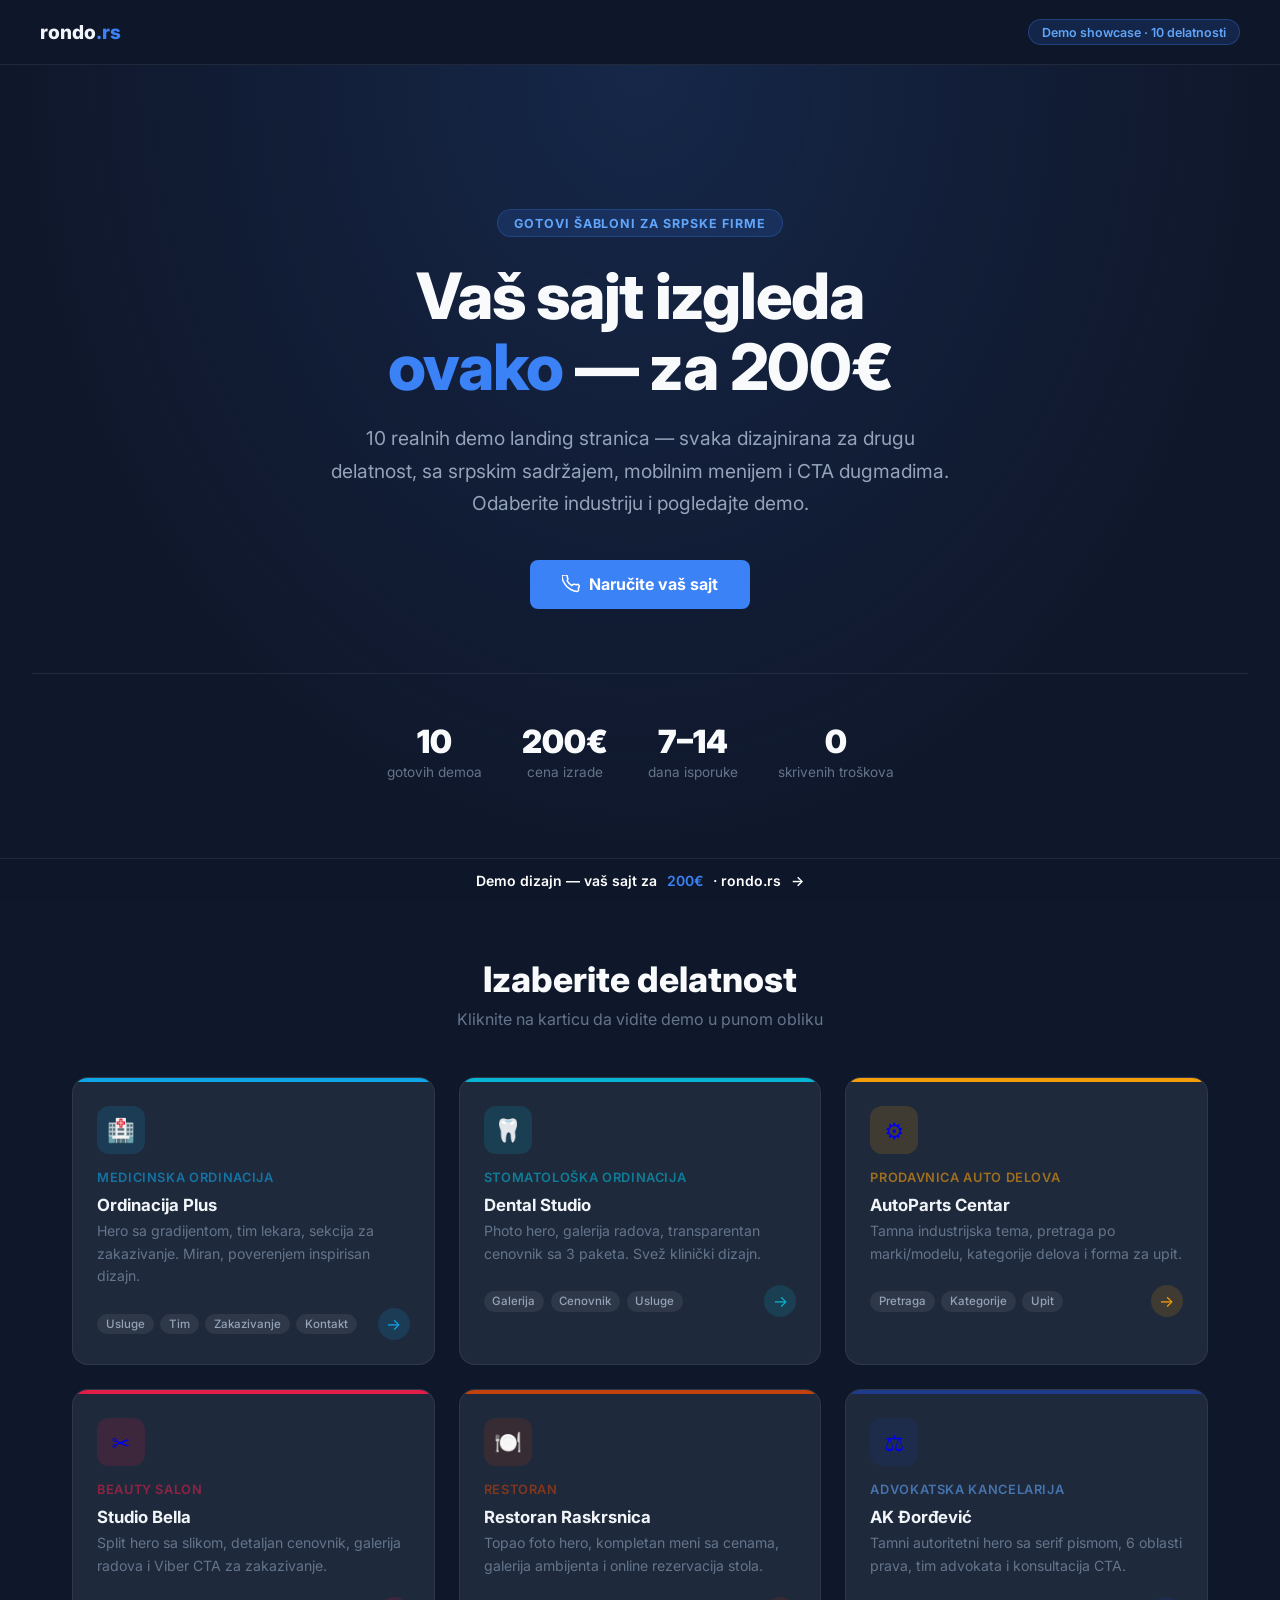
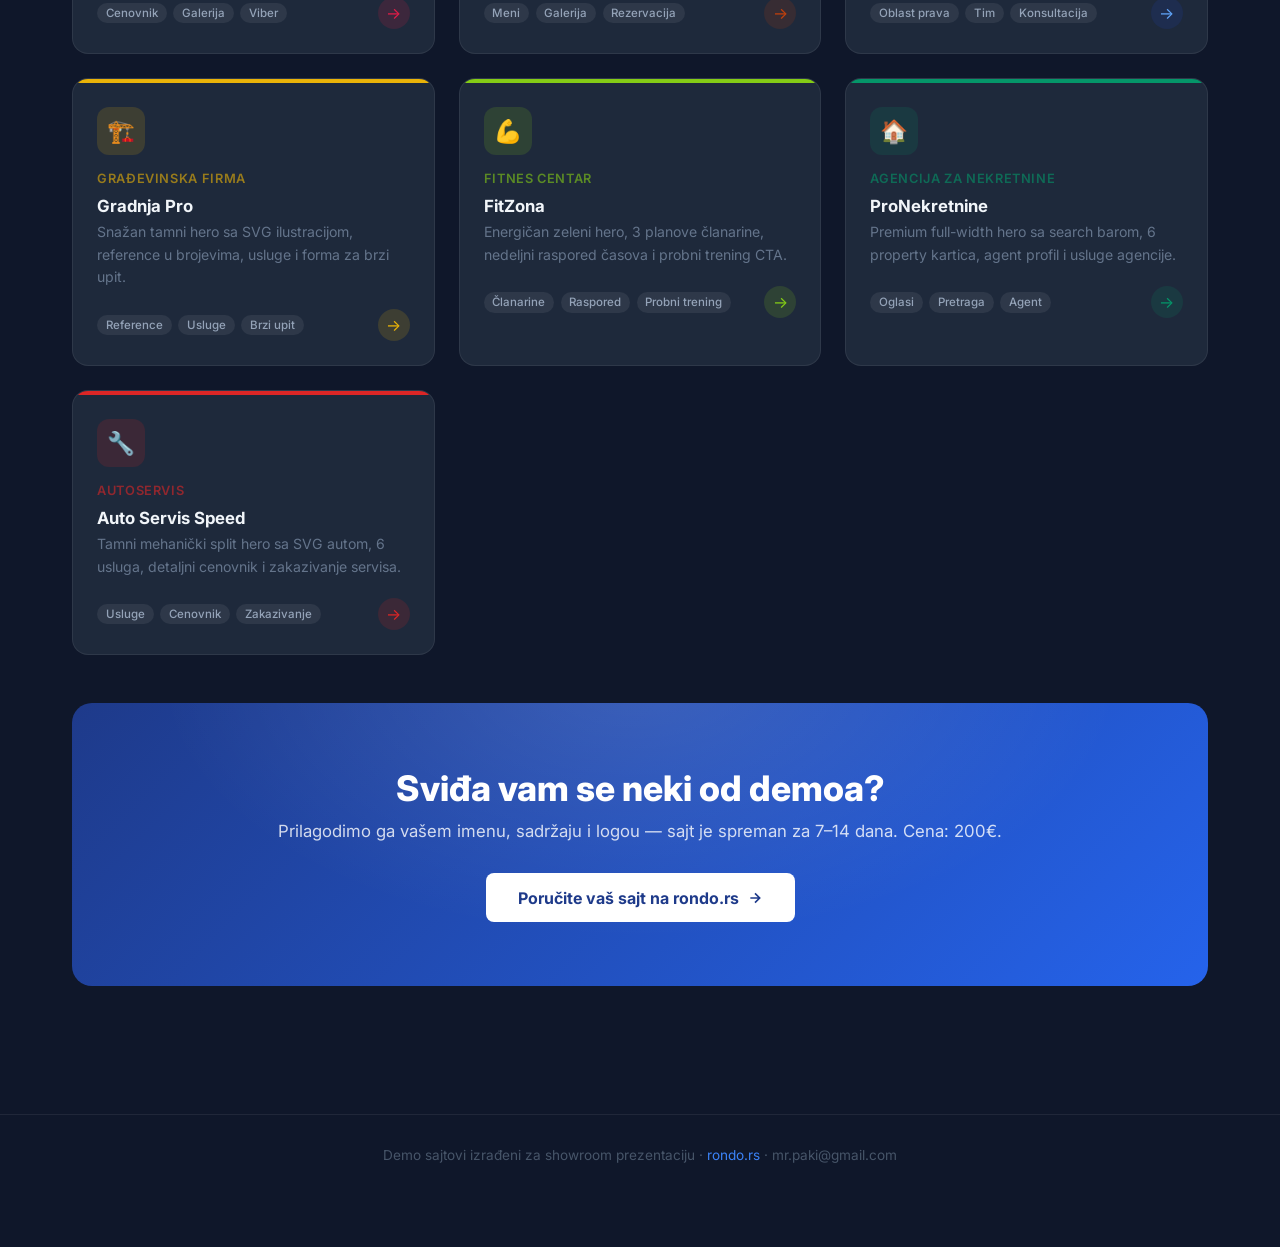
==== index.html @ 702fd5b6 "Add 10 industry demo landing pages for rondo.rs showroom Static HTML/CSS/JS showcase with shared des" ====
<!DOCTYPE html>
<html lang="sr">
<head>
  <meta charset="UTF-8">
  <meta name="viewport" content="width=device-width, initial-scale=1.0">
  <title>Rondo.rs Demo Sajtovi — Šabloni po delatnosti</title>
  <meta name="description" content="10 gotovih demo landing stranica po delatnosti. Pogledajte kako može izgledati vaš sajt — medicinska, stomatološka, salon, restoran, advokat, gradjevina, fitnes, nekretnine, autoservis i auto delovi.">
  <link rel="preconnect" href="https://fonts.googleapis.com">
  <link rel="preconnect" href="https://fonts.gstatic.com" crossorigin>
  <link href="https://fonts.googleapis.com/css2?family=Inter:wght@400;500;600;700;800&display=swap" rel="stylesheet">
  <style>
    *, *::before, *::after { box-sizing: border-box; margin: 0; padding: 0; }
    html { scroll-behavior: smooth; }
    body {
      font-family: 'Inter', system-ui, sans-serif;
      background: #0f172a;
      color: #f1f5f9;
      -webkit-font-smoothing: antialiased;
      padding-bottom: 52px;
    }

    /* NAV */
    .nav {
      position: sticky; top: 0; z-index: 100;
      background: rgba(15,23,42,0.96); backdrop-filter: blur(10px);
      border-bottom: 1px solid rgba(255,255,255,0.08);
      padding: 0 clamp(1rem, 4vw, 2rem);
    }
    .nav-inner {
      max-width: 1200px; margin: 0 auto;
      display: flex; align-items: center;
      justify-content: space-between; height: 64px;
    }
    .nav-logo {
      font-weight: 800; font-size: 1.2rem;
      color: #f1f5f9; text-decoration: none;
    }
    .nav-logo span { color: #3b82f6; }
    .nav-badge {
      background: rgba(59,130,246,0.15); color: #60a5fa;
      border: 1px solid rgba(59,130,246,0.3);
      font-size: 0.78rem; font-weight: 600;
      padding: 0.3rem 0.8rem; border-radius: 999px;
    }

    /* HERO */
    .hero {
      padding: clamp(5rem, 12vw, 9rem) clamp(1rem, 4vw, 2rem) clamp(4rem, 8vw, 6rem);
      text-align: center;
      background: radial-gradient(ellipse at 50% 0%, rgba(59,130,246,0.15) 0%, transparent 70%);
      border-bottom: 1px solid rgba(255,255,255,0.06);
    }
    .hero-label {
      display: inline-block;
      background: rgba(59,130,246,0.15); color: #60a5fa;
      border: 1px solid rgba(59,130,246,0.25);
      font-size: 0.78rem; font-weight: 700; letter-spacing: 0.08em;
      text-transform: uppercase; padding: 0.35rem 1rem;
      border-radius: 999px; margin-bottom: 1.5rem;
    }
    .hero h1 {
      font-size: clamp(2.2rem, 6vw, 4rem);
      font-weight: 800; line-height: 1.1;
      color: #f8fafc; margin-bottom: 1.25rem;
      letter-spacing: -0.02em;
    }
    .hero h1 em { font-style: normal; color: #3b82f6; }
    .hero p {
      font-size: clamp(1rem, 2vw, 1.2rem);
      color: #94a3b8; max-width: 620px; margin: 0 auto 2.5rem;
      line-height: 1.7;
    }
    .hero-cta {
      display: inline-flex; align-items: center; gap: 0.6rem;
      background: #3b82f6; color: #fff;
      padding: 0.9rem 2rem; border-radius: 8px;
      text-decoration: none; font-weight: 700; font-size: 1rem;
      transition: filter 0.2s, transform 0.2s;
    }
    .hero-cta:hover { filter: brightness(1.1); transform: translateY(-1px); }
    .hero-stats {
      display: flex; justify-content: center; flex-wrap: wrap; gap: 2.5rem;
      margin-top: 4rem; padding-top: 3rem;
      border-top: 1px solid rgba(255,255,255,0.08);
    }
    .hero-stat strong { display: block; font-size: 2rem; font-weight: 900; color: #f8fafc; }
    .hero-stat span { font-size: 0.85rem; color: #64748b; }

    /* GRID */
    .container {
      max-width: 1200px; margin: 0 auto;
      padding: 0 clamp(1rem, 4vw, 2rem);
    }
    .section {
      padding: clamp(3rem, 8vw, 5rem) 0;
    }
    .section-title {
      text-align: center; margin-bottom: 3rem;
    }
    .section-title h2 {
      font-size: clamp(1.6rem, 3vw, 2.2rem);
      font-weight: 800; color: #f8fafc; margin-bottom: 0.6rem;
    }
    .section-title p { color: #64748b; font-size: 1rem; }

    /* DEMO CARDS */
    .demos-grid {
      display: grid;
      grid-template-columns: repeat(auto-fill, minmax(300px, 1fr));
      gap: 1.5rem;
    }
    .demo-card {
      background: #1e293b;
      border: 1px solid rgba(255,255,255,0.07);
      border-radius: 16px; overflow: hidden;
      transition: transform 0.2s, box-shadow 0.2s, border-color 0.2s;
      text-decoration: none; display: block;
      position: relative;
    }
    .demo-card:hover {
      transform: translateY(-4px);
      box-shadow: 0 16px 40px rgba(0,0,0,0.4);
    }
    .demo-card:focus-visible {
      outline: 3px solid #3b82f6; outline-offset: 3px;
    }
    .demo-card-accent {
      height: 4px;
    }
    .demo-card-body {
      padding: 1.5rem;
    }
    .demo-card-icon {
      width: 48px; height: 48px; border-radius: 12px;
      display: flex; align-items: center; justify-content: center;
      margin-bottom: 1rem; font-size: 1.4rem;
    }
    .demo-card h3 {
      font-size: 1.05rem; font-weight: 700;
      color: #f1f5f9; margin-bottom: 0.35rem;
    }
    .demo-card-sub {
      font-size: 0.8rem; font-weight: 600;
      text-transform: uppercase; letter-spacing: 0.05em;
      opacity: 0.6; margin-bottom: 0.6rem;
    }
    .demo-card p {
      font-size: 0.88rem; color: #64748b; line-height: 1.6; margin-bottom: 1.25rem;
    }
    .demo-card-footer {
      display: flex; align-items: center; justify-content: space-between;
    }
    .demo-card-sections {
      display: flex; flex-wrap: wrap; gap: 0.4rem;
    }
    .chip {
      font-size: 0.72rem; font-weight: 500;
      padding: 0.2rem 0.55rem; border-radius: 999px;
      background: rgba(255,255,255,0.07); color: #94a3b8;
    }
    .demo-card-arrow {
      width: 32px; height: 32px; border-radius: 50%;
      display: flex; align-items: center; justify-content: center;
      font-size: 1rem; flex-shrink: 0;
      transition: transform 0.2s;
    }
    .demo-card:hover .demo-card-arrow { transform: translateX(4px); }

    /* CTA BOTTOM */
    .cta-bottom {
      background: linear-gradient(135deg, #1e3a8a 0%, #2563eb 100%);
      border-radius: 20px; padding: clamp(2rem, 5vw, 4rem);
      text-align: center; position: relative; overflow: hidden;
      margin: 3rem 0;
    }
    .cta-bottom::before {
      content: ''; position: absolute; inset: 0;
      background: radial-gradient(ellipse at 50% -10%, rgba(255,255,255,0.12) 0%, transparent 60%);
    }
    .cta-bottom-inner { position: relative; z-index: 1; }
    .cta-bottom h2 { font-size: clamp(1.6rem, 3vw, 2.2rem); font-weight: 800; color: #fff; margin-bottom: 0.75rem; }
    .cta-bottom p { color: rgba(255,255,255,0.8); margin-bottom: 2rem; font-size: 1.05rem; }
    .cta-bottom a {
      display: inline-flex; align-items: center; gap: 0.5rem;
      background: #fff; color: #1e3a8a;
      padding: 0.9rem 2rem; border-radius: 8px;
      text-decoration: none; font-weight: 700; font-size: 1rem;
      transition: filter 0.2s, transform 0.2s;
    }
    .cta-bottom a:hover { filter: brightness(0.96); transform: translateY(-1px); }

    /* FOOTER */
    .footer {
      border-top: 1px solid rgba(255,255,255,0.07);
      padding: 2rem clamp(1rem, 4vw, 2rem);
      text-align: center; color: #475569; font-size: 0.85rem;
    }
    .footer a { color: #3b82f6; text-decoration: none; }

    /* DEMO BAR */
    .demo-bar {
      position: fixed; bottom: 0; left: 0; right: 0;
      z-index: 9999;
      background: rgba(15,23,42,0.95);
      backdrop-filter: blur(8px);
      border-top: 1px solid rgba(255,255,255,0.08);
      padding: 0.65rem 1rem; text-align: center;
    }
    .demo-bar a {
      color: #fff; text-decoration: none;
      font-size: 0.875rem; font-weight: 600;
      display: inline-flex; align-items: center; gap: 0.6rem;
    }
    .demo-bar a:hover { text-decoration: underline; }
    .demo-bar a::after { content: '→'; }
    .demo-bar .hi { color: #3b82f6; }
  </style>
</head>
<body>

<!-- NAV -->
<header class="nav" role="banner">
  <div class="nav-inner">
    <a href="https://rondo.rs" class="nav-logo" target="_blank" rel="noopener">rondo<span>.rs</span></a>
    <span class="nav-badge">Demo showcase · 10 delatnosti</span>
  </div>
</header>

<!-- HERO -->
<section class="hero" aria-label="Uvod">
  <div class="hero-label">Gotovi šabloni za srpske firme</div>
  <h1>Vaš sajt izgleda<br><em>ovako</em> — za 200€</h1>
  <p>10 realnih demo landing stranica — svaka dizajnirana za drugu delatnost, sa srpskim sadržajem, mobilnim menijem i CTA dugmadima. Odaberite industriju i pogledajte demo.</p>
  <a href="https://rondo.rs/sr/usluge/novo" class="hero-cta" target="_blank" rel="noopener">
    <svg width="18" height="18" viewBox="0 0 24 24" fill="none" stroke="currentColor" stroke-width="2" aria-hidden="true"><path d="M22 16.92v3a2 2 0 01-2.18 2A19.79 19.79 0 0111.19 19 19.5 19.5 0 013.07 10.8 19.79 19.79 0 010 2.19 2 2 0 012 0h3a2 2 0 012 1.72 12.84 12.84 0 00.7 2.81 2 2 0 01-.45 2.11L6.91 7.91a16 16 0 006.18 6.18l1.27-1.27a2 2 0 012.11-.45 12.84 12.84 0 002.81.7A2 2 0 0122 16.92z"/></svg>
    Naručite vaš sajt
  </a>
  <div class="hero-stats">
    <div class="hero-stat"><strong>10</strong><span>gotovih demoa</span></div>
    <div class="hero-stat"><strong>200€</strong><span>cena izrade</span></div>
    <div class="hero-stat"><strong>7–14</strong><span>dana isporuke</span></div>
    <div class="hero-stat"><strong>0</strong><span>skrivenih troškova</span></div>
  </div>
</section>

<!-- DEMOS -->
<main>
  <section class="section" aria-labelledby="demos-h2">
    <div class="container">
      <div class="section-title">
        <h2 id="demos-h2">Izaberite delatnost</h2>
        <p>Kliknite na karticu da vidite demo u punom obliku</p>
      </div>
      <div class="demos-grid">

        <!-- 1. MEDICINSKA -->
        <a href="medicinska/" class="demo-card" aria-label="Demo: Medicinska ordinacija">
          <div class="demo-card-accent" style="background:#0ea5e9;"></div>
          <div class="demo-card-body">
            <div class="demo-card-icon" style="background:rgba(14,165,233,0.15);">🏥</div>
            <div class="demo-card-sub" style="color:#0ea5e9;">Medicinska ordinacija</div>
            <h3>Ordinacija Plus</h3>
            <p>Hero sa gradijentom, tim lekara, sekcija za zakazivanje. Miran, poverenjem inspirisan dizajn.</p>
            <div class="demo-card-footer">
              <div class="demo-card-sections">
                <span class="chip">Usluge</span>
                <span class="chip">Tim</span>
                <span class="chip">Zakazivanje</span>
                <span class="chip">Kontakt</span>
              </div>
              <div class="demo-card-arrow" style="background:rgba(14,165,233,0.15);color:#0ea5e9;">→</div>
            </div>
          </div>
        </a>

        <!-- 2. STOMATOLOSKA -->
        <a href="stomatoloska/" class="demo-card" aria-label="Demo: Stomatološka ordinacija">
          <div class="demo-card-accent" style="background:#06b6d4;"></div>
          <div class="demo-card-body">
            <div class="demo-card-icon" style="background:rgba(6,182,212,0.15);">🦷</div>
            <div class="demo-card-sub" style="color:#06b6d4;">Stomatološka ordinacija</div>
            <h3>Dental Studio</h3>
            <p>Photo hero, galerija radova, transparentan cenovnik sa 3 paketa. Svež klinički dizajn.</p>
            <div class="demo-card-footer">
              <div class="demo-card-sections">
                <span class="chip">Galerija</span>
                <span class="chip">Cenovnik</span>
                <span class="chip">Usluge</span>
              </div>
              <div class="demo-card-arrow" style="background:rgba(6,182,212,0.15);color:#06b6d4;">→</div>
            </div>
          </div>
        </a>

        <!-- 3. AUTO-DELOVI -->
        <a href="auto-delovi/" class="demo-card" aria-label="Demo: Prodavnica auto delova">
          <div class="demo-card-accent" style="background:#f59e0b;"></div>
          <div class="demo-card-body">
            <div class="demo-card-icon" style="background:rgba(245,158,11,0.15);">⚙️</div>
            <div class="demo-card-sub" style="color:#f59e0b;">Prodavnica auto delova</div>
            <h3>AutoParts Centar</h3>
            <p>Tamna industrijska tema, pretraga po marki/modelu, kategorije delova i forma za upit.</p>
            <div class="demo-card-footer">
              <div class="demo-card-sections">
                <span class="chip">Pretraga</span>
                <span class="chip">Kategorije</span>
                <span class="chip">Upit</span>
              </div>
              <div class="demo-card-arrow" style="background:rgba(245,158,11,0.15);color:#f59e0b;">→</div>
            </div>
          </div>
        </a>

        <!-- 4. SALON -->
        <a href="salon/" class="demo-card" aria-label="Demo: Frizerski salon i beauty studio">
          <div class="demo-card-accent" style="background:#e11d48;"></div>
          <div class="demo-card-body">
            <div class="demo-card-icon" style="background:rgba(225,29,72,0.15);">✂️</div>
            <div class="demo-card-sub" style="color:#e11d48;">Beauty salon</div>
            <h3>Studio Bella</h3>
            <p>Split hero sa slikom, detaljan cenovnik, galerija radova i Viber CTA za zakazivanje.</p>
            <div class="demo-card-footer">
              <div class="demo-card-sections">
                <span class="chip">Cenovnik</span>
                <span class="chip">Galerija</span>
                <span class="chip">Viber</span>
              </div>
              <div class="demo-card-arrow" style="background:rgba(225,29,72,0.15);color:#e11d48;">→</div>
            </div>
          </div>
        </a>

        <!-- 5. RESTORAN -->
        <a href="restoran/" class="demo-card" aria-label="Demo: Restoran">
          <div class="demo-card-accent" style="background:#c2410c;"></div>
          <div class="demo-card-body">
            <div class="demo-card-icon" style="background:rgba(194,65,12,0.15);">🍽️</div>
            <div class="demo-card-sub" style="color:#c2410c;">Restoran</div>
            <h3>Restoran Raskrsnica</h3>
            <p>Topao foto hero, kompletan meni sa cenama, galerija ambijenta i online rezervacija stola.</p>
            <div class="demo-card-footer">
              <div class="demo-card-sections">
                <span class="chip">Meni</span>
                <span class="chip">Galerija</span>
                <span class="chip">Rezervacija</span>
              </div>
              <div class="demo-card-arrow" style="background:rgba(194,65,12,0.15);color:#c2410c;">→</div>
            </div>
          </div>
        </a>

        <!-- 6. ADVOKAT -->
        <a href="advokat/" class="demo-card" aria-label="Demo: Advokatska kancelarija">
          <div class="demo-card-accent" style="background:#1e3a8a;"></div>
          <div class="demo-card-body">
            <div class="demo-card-icon" style="background:rgba(30,58,138,0.2);">⚖️</div>
            <div class="demo-card-sub" style="color:#60a5fa;">Advokatska kancelarija</div>
            <h3>AK Đorđević</h3>
            <p>Tamni autoritetni hero sa serif pismom, 6 oblasti prava, tim advokata i konsultacija CTA.</p>
            <div class="demo-card-footer">
              <div class="demo-card-sections">
                <span class="chip">Oblast prava</span>
                <span class="chip">Tim</span>
                <span class="chip">Konsultacija</span>
              </div>
              <div class="demo-card-arrow" style="background:rgba(30,58,138,0.25);color:#60a5fa;">→</div>
            </div>
          </div>
        </a>

        <!-- 7. GRADJEVINA -->
        <a href="gradjevina/" class="demo-card" aria-label="Demo: Građevinska firma">
          <div class="demo-card-accent" style="background:#eab308;"></div>
          <div class="demo-card-body">
            <div class="demo-card-icon" style="background:rgba(234,179,8,0.15);">🏗️</div>
            <div class="demo-card-sub" style="color:#eab308;">Građevinska firma</div>
            <h3>Gradnja Pro</h3>
            <p>Snažan tamni hero sa SVG ilustracijom, reference u brojevima, usluge i forma za brzi upit.</p>
            <div class="demo-card-footer">
              <div class="demo-card-sections">
                <span class="chip">Reference</span>
                <span class="chip">Usluge</span>
                <span class="chip">Brzi upit</span>
              </div>
              <div class="demo-card-arrow" style="background:rgba(234,179,8,0.15);color:#eab308;">→</div>
            </div>
          </div>
        </a>

        <!-- 8. FITNES -->
        <a href="fitnes/" class="demo-card" aria-label="Demo: Fitnes centar">
          <div class="demo-card-accent" style="background:#84cc16;"></div>
          <div class="demo-card-body">
            <div class="demo-card-icon" style="background:rgba(132,204,22,0.15);">💪</div>
            <div class="demo-card-sub" style="color:#84cc16;">Fitnes centar</div>
            <h3>FitZona</h3>
            <p>Energičan zeleni hero, 3 planove članarine, nedeljni raspored časova i probni trening CTA.</p>
            <div class="demo-card-footer">
              <div class="demo-card-sections">
                <span class="chip">Članarine</span>
                <span class="chip">Raspored</span>
                <span class="chip">Probni trening</span>
              </div>
              <div class="demo-card-arrow" style="background:rgba(132,204,22,0.15);color:#84cc16;">→</div>
            </div>
          </div>
        </a>

        <!-- 9. NEKRETNINE -->
        <a href="nekretnine/" class="demo-card" aria-label="Demo: Agencija za nekretnine">
          <div class="demo-card-accent" style="background:#059669;"></div>
          <div class="demo-card-body">
            <div class="demo-card-icon" style="background:rgba(5,150,105,0.15);">🏠</div>
            <div class="demo-card-sub" style="color:#059669;">Agencija za nekretnine</div>
            <h3>ProNekretnine</h3>
            <p>Premium full-width hero sa search barom, 6 property kartica, agent profil i usluge agencije.</p>
            <div class="demo-card-footer">
              <div class="demo-card-sections">
                <span class="chip">Oglasi</span>
                <span class="chip">Pretraga</span>
                <span class="chip">Agent</span>
              </div>
              <div class="demo-card-arrow" style="background:rgba(5,150,105,0.15);color:#059669;">→</div>
            </div>
          </div>
        </a>

        <!-- 10. AUTOSERVIS -->
        <a href="autoservis/" class="demo-card" aria-label="Demo: Autoservis">
          <div class="demo-card-accent" style="background:#dc2626;"></div>
          <div class="demo-card-body">
            <div class="demo-card-icon" style="background:rgba(220,38,38,0.15);">🔧</div>
            <div class="demo-card-sub" style="color:#dc2626;">Autoservis</div>
            <h3>Auto Servis Speed</h3>
            <p>Tamni mehanički split hero sa SVG autom, 6 usluga, detaljni cenovnik i zakazivanje servisa.</p>
            <div class="demo-card-footer">
              <div class="demo-card-sections">
                <span class="chip">Usluge</span>
                <span class="chip">Cenovnik</span>
                <span class="chip">Zakazivanje</span>
              </div>
              <div class="demo-card-arrow" style="background:rgba(220,38,38,0.15);color:#dc2626;">→</div>
            </div>
          </div>
        </a>

      </div>

      <!-- CTA -->
      <div class="cta-bottom">
        <div class="cta-bottom-inner">
          <h2>Sviđa vam se neki od demoa?</h2>
          <p>Prilagodimo ga vašem imenu, sadržaju i logou — sajt je spreman za 7–14 dana. Cena: 200€.</p>
          <a href="https://rondo.rs/sr/usluge/novo" target="_blank" rel="noopener">
            Poručite vaš sajt na rondo.rs
            <svg width="16" height="16" viewBox="0 0 24 24" fill="none" stroke="currentColor" stroke-width="2.5" aria-hidden="true"><path d="M5 12h14M12 5l7 7-7 7"/></svg>
          </a>
        </div>
      </div>

    </div>
  </section>
</main>

<footer class="footer" role="contentinfo">
  <div>
    Demo sajtovi izrađeni za showroom prezentaciju ·
    <a href="https://rondo.rs" target="_blank" rel="noopener">rondo.rs</a>
    · mr.paki@gmail.com
  </div>
</footer>

<!-- DEMO BAR -->
<div class="demo-bar" role="complementary" aria-label="Demo informacija">
  <a href="https://rondo.rs/sr/usluge/novo" target="_blank" rel="noopener">
    Demo dizajn — vaš sajt za <span class="hi">200€</span> · rondo.rs
  </a>
</div>

</body>
</html>
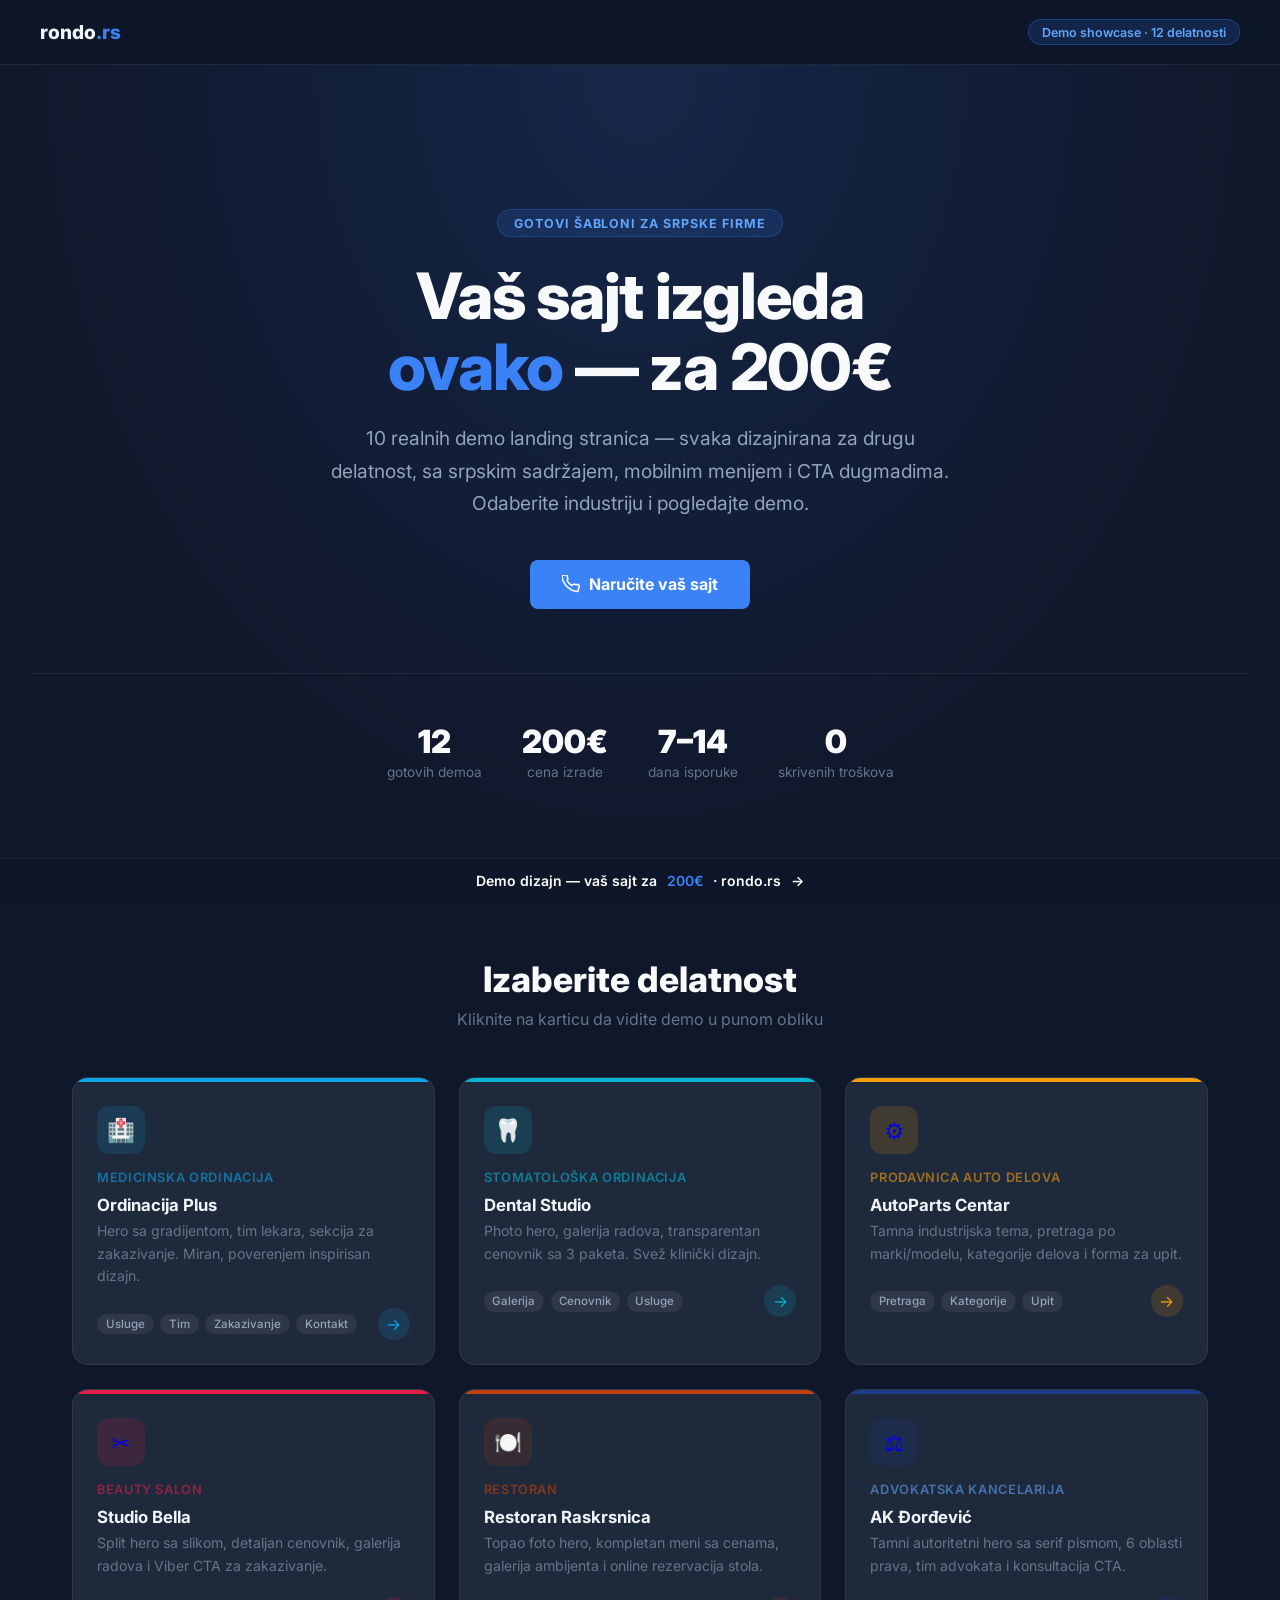
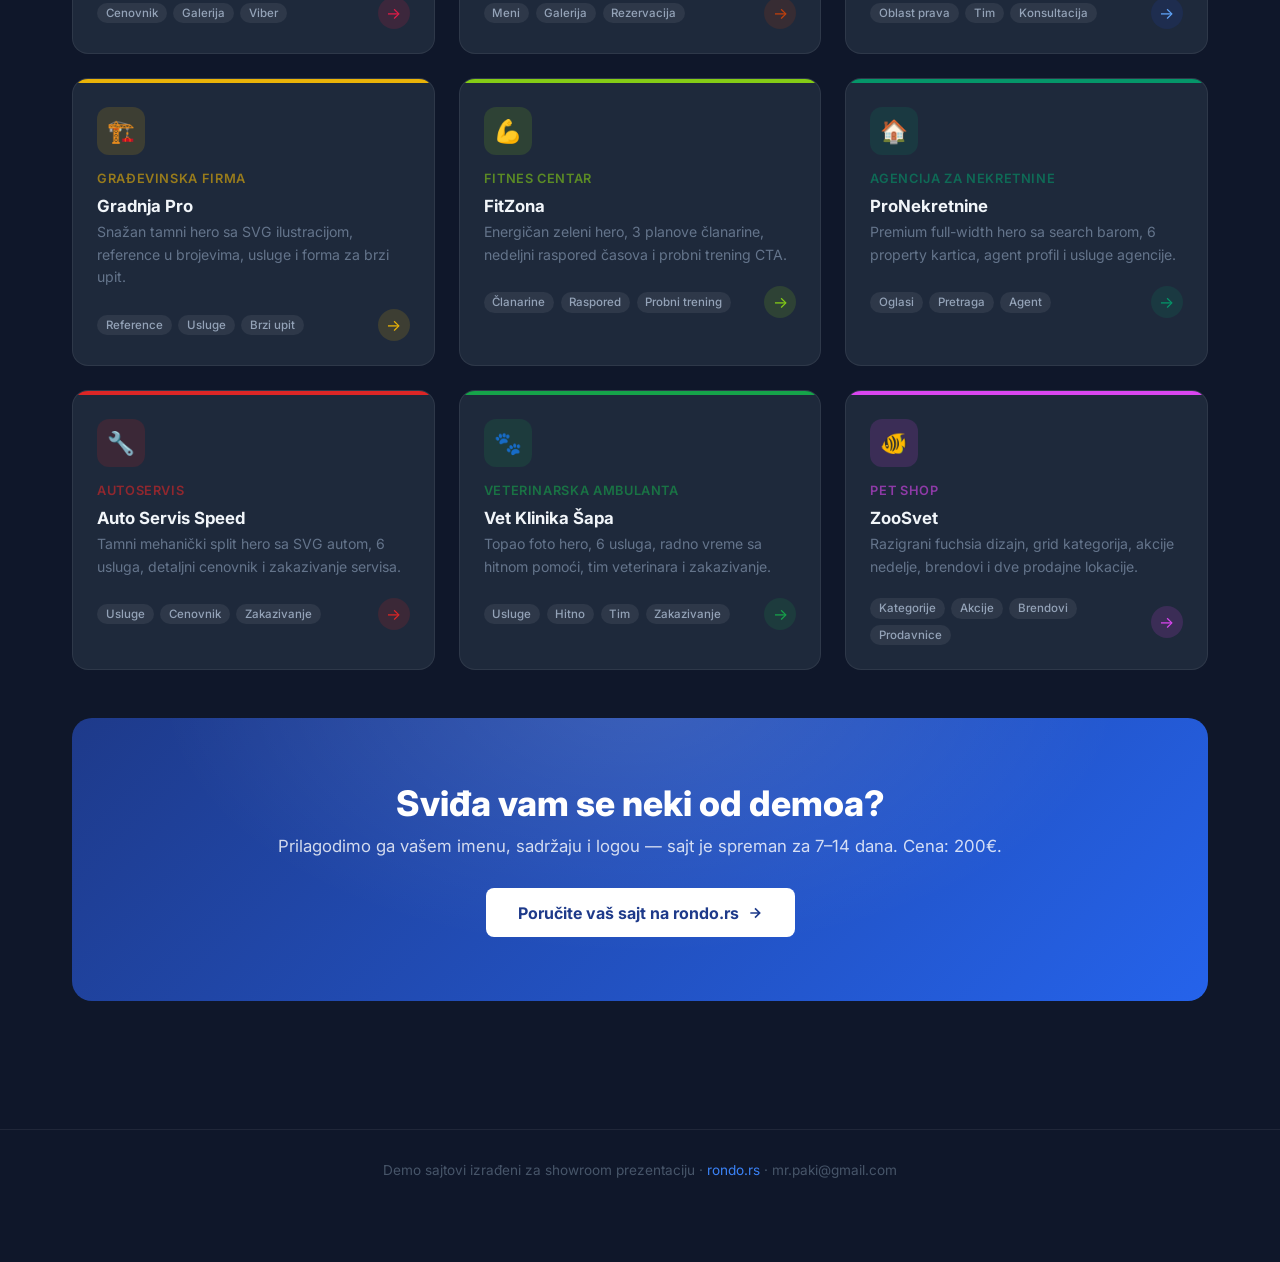
==== commit 68cddc89: "Add veterinar (#16a34a) and pet-shop (#d946ef) demos — 12 total" ====
--- a/index.html
+++ b/index.html
@@ -222,7 +222,7 @@
 <header class="nav" role="banner">
   <div class="nav-inner">
     <a href="https://rondo.rs" class="nav-logo" target="_blank" rel="noopener">rondo<span>.rs</span></a>
-    <span class="nav-badge">Demo showcase · 10 delatnosti</span>
+    <span class="nav-badge">Demo showcase · 12 delatnosti</span>
   </div>
 </header>
 
@@ -236,7 +236,7 @@
     Naručite vaš sajt
   </a>
   <div class="hero-stats">
-    <div class="hero-stat"><strong>10</strong><span>gotovih demoa</span></div>
+    <div class="hero-stat"><strong>12</strong><span>gotovih demoa</span></div>
     <div class="hero-stat"><strong>200€</strong><span>cena izrade</span></div>
     <div class="hero-stat"><strong>7–14</strong><span>dana isporuke</span></div>
     <div class="hero-stat"><strong>0</strong><span>skrivenih troškova</span></div>
@@ -440,6 +440,46 @@
                 <span class="chip">Zakazivanje</span>
               </div>
               <div class="demo-card-arrow" style="background:rgba(220,38,38,0.15);color:#dc2626;">→</div>
+            </div>
+          </div>
+        </a>
+
+        <!-- 11. VETERINAR -->
+        <a href="veterinar/" class="demo-card" aria-label="Demo: Veterinarska ambulanta">
+          <div class="demo-card-accent" style="background:#16a34a;"></div>
+          <div class="demo-card-body">
+            <div class="demo-card-icon" style="background:rgba(22,163,74,0.15);">🐾</div>
+            <div class="demo-card-sub" style="color:#16a34a;">Veterinarska ambulanta</div>
+            <h3>Vet Klinika Šapa</h3>
+            <p>Topao foto hero, 6 usluga, radno vreme sa hitnom pomoći, tim veterinara i zakazivanje.</p>
+            <div class="demo-card-footer">
+              <div class="demo-card-sections">
+                <span class="chip">Usluge</span>
+                <span class="chip">Hitno</span>
+                <span class="chip">Tim</span>
+                <span class="chip">Zakazivanje</span>
+              </div>
+              <div class="demo-card-arrow" style="background:rgba(22,163,74,0.15);color:#16a34a;">→</div>
+            </div>
+          </div>
+        </a>
+
+        <!-- 12. PET-SHOP -->
+        <a href="pet-shop/" class="demo-card" aria-label="Demo: Prodavnica kućnih ljubimaca">
+          <div class="demo-card-accent" style="background:#d946ef;"></div>
+          <div class="demo-card-body">
+            <div class="demo-card-icon" style="background:rgba(217,70,239,0.15);">🐠</div>
+            <div class="demo-card-sub" style="color:#d946ef;">Pet shop</div>
+            <h3>ZooSvet</h3>
+            <p>Razigrani fuchsia dizajn, grid kategorija, akcije nedelje, brendovi i dve prodajne lokacije.</p>
+            <div class="demo-card-footer">
+              <div class="demo-card-sections">
+                <span class="chip">Kategorije</span>
+                <span class="chip">Akcije</span>
+                <span class="chip">Brendovi</span>
+                <span class="chip">Prodavnice</span>
+              </div>
+              <div class="demo-card-arrow" style="background:rgba(217,70,239,0.15);color:#d946ef;">→</div>
             </div>
           </div>
         </a>
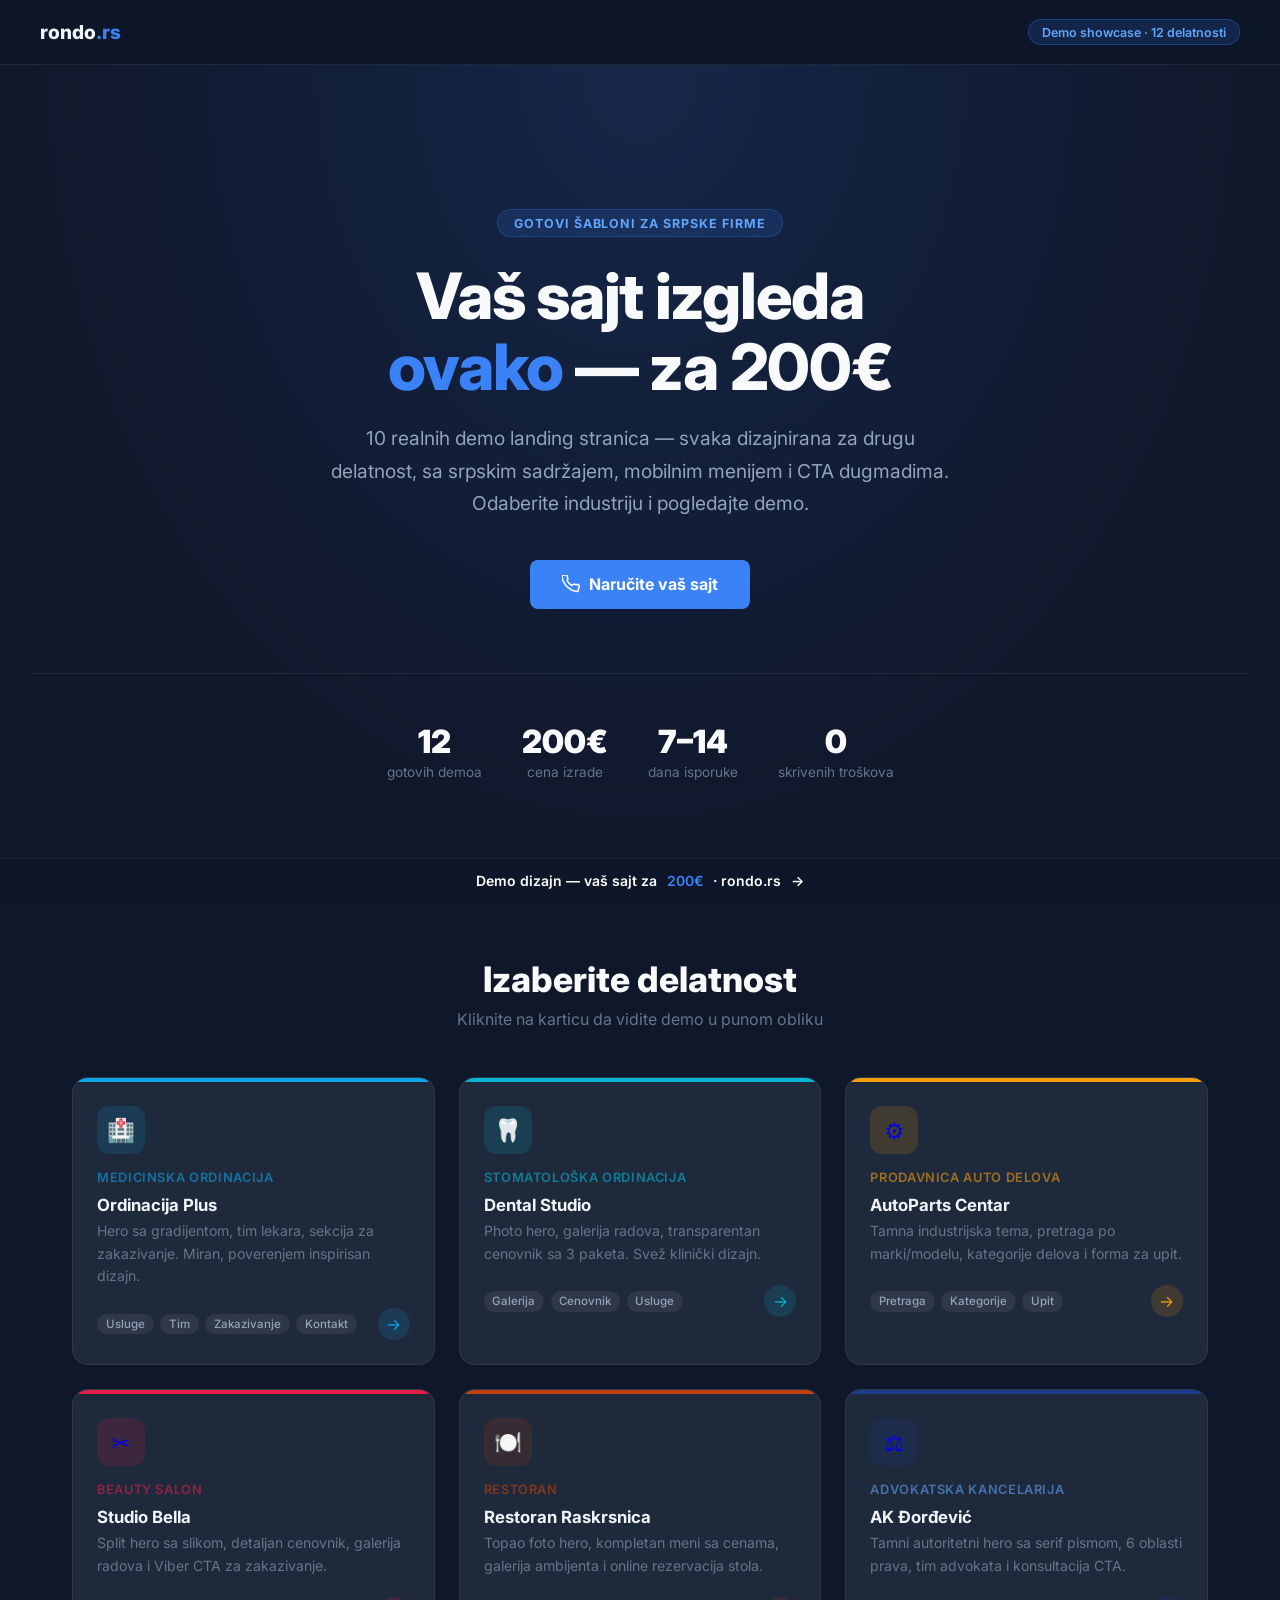
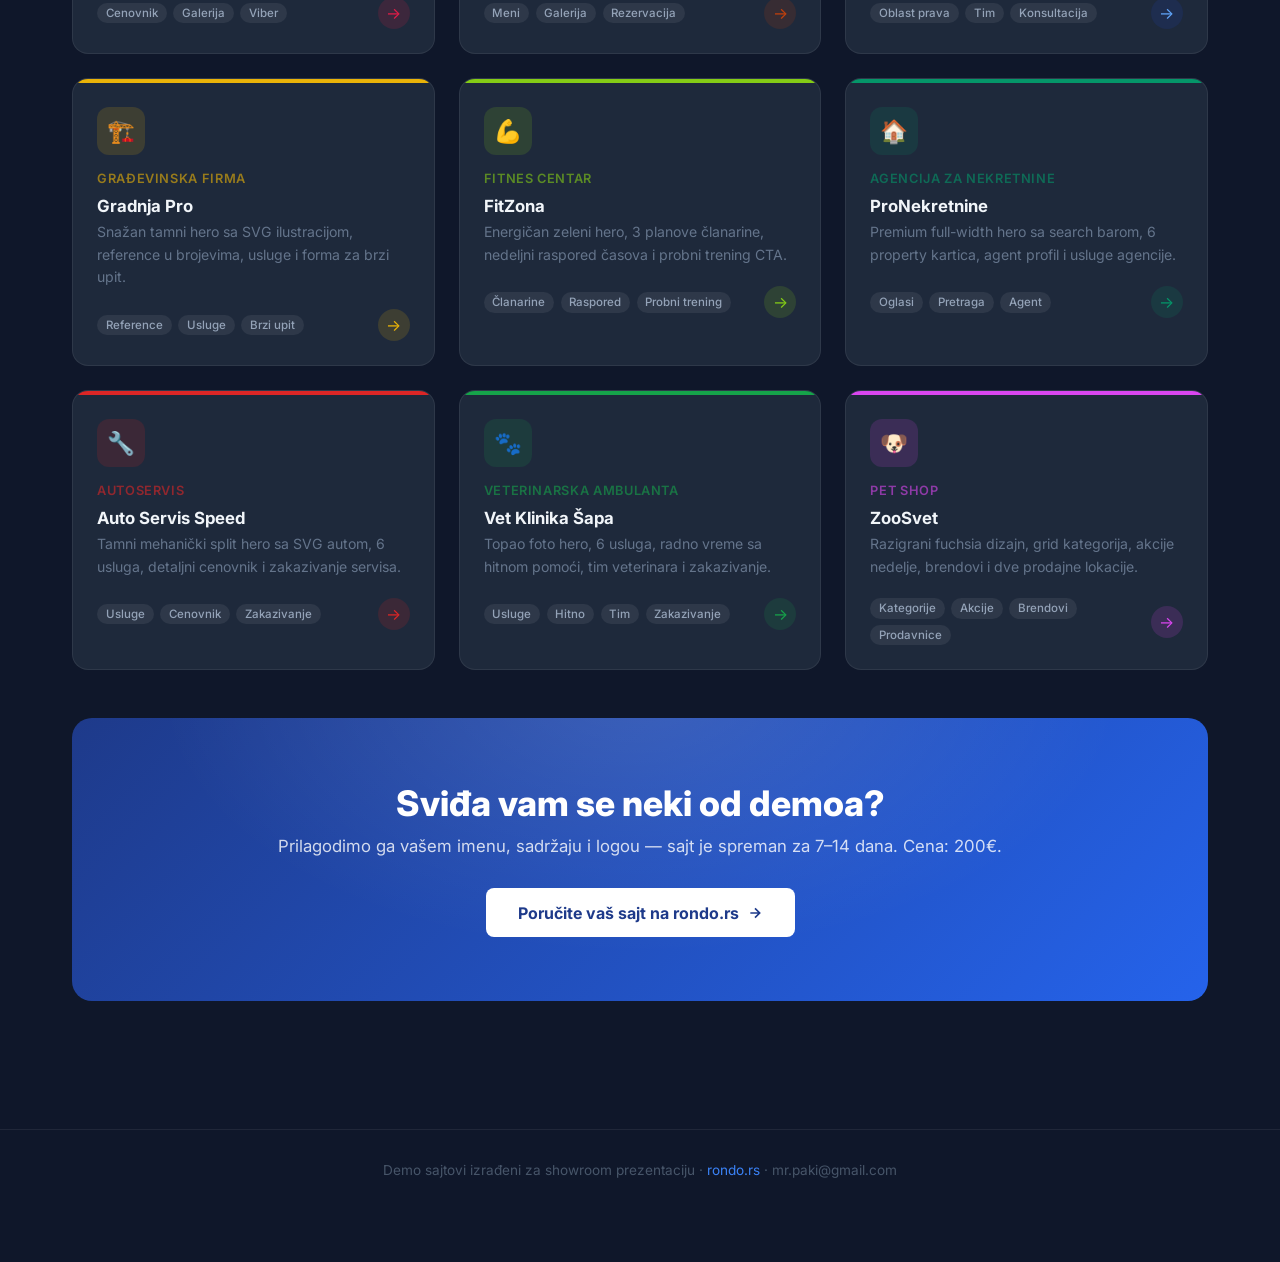
==== commit 1a07ac1d: "Fix pet-shop icon: 🐠 → 🐶" ====
--- a/index.html
+++ b/index.html
@@ -468,7 +468,7 @@
         <a href="pet-shop/" class="demo-card" aria-label="Demo: Prodavnica kućnih ljubimaca">
           <div class="demo-card-accent" style="background:#d946ef;"></div>
           <div class="demo-card-body">
-            <div class="demo-card-icon" style="background:rgba(217,70,239,0.15);">🐠</div>
+            <div class="demo-card-icon" style="background:rgba(217,70,239,0.15);">🐶</div>
             <div class="demo-card-sub" style="color:#d946ef;">Pet shop</div>
             <h3>ZooSvet</h3>
             <p>Razigrani fuchsia dizajn, grid kategorija, akcije nedelje, brendovi i dve prodajne lokacije.</p>
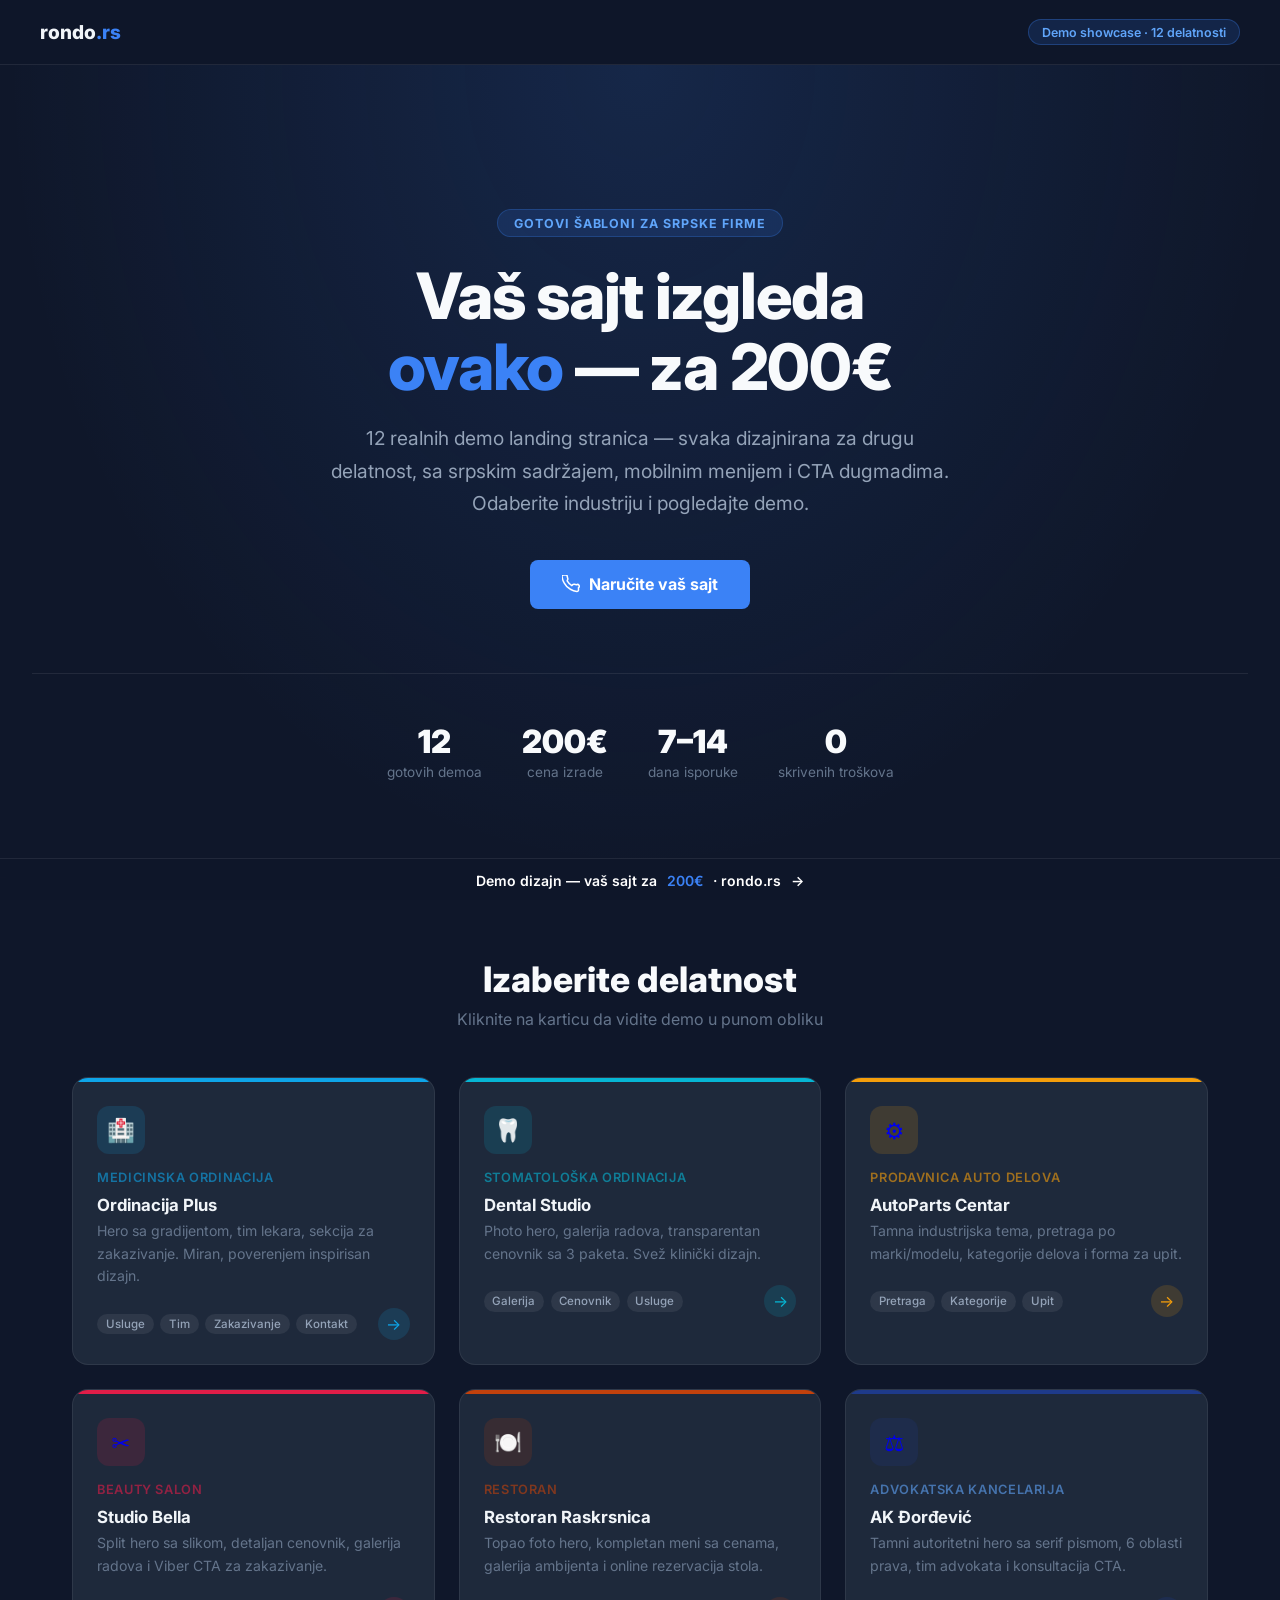
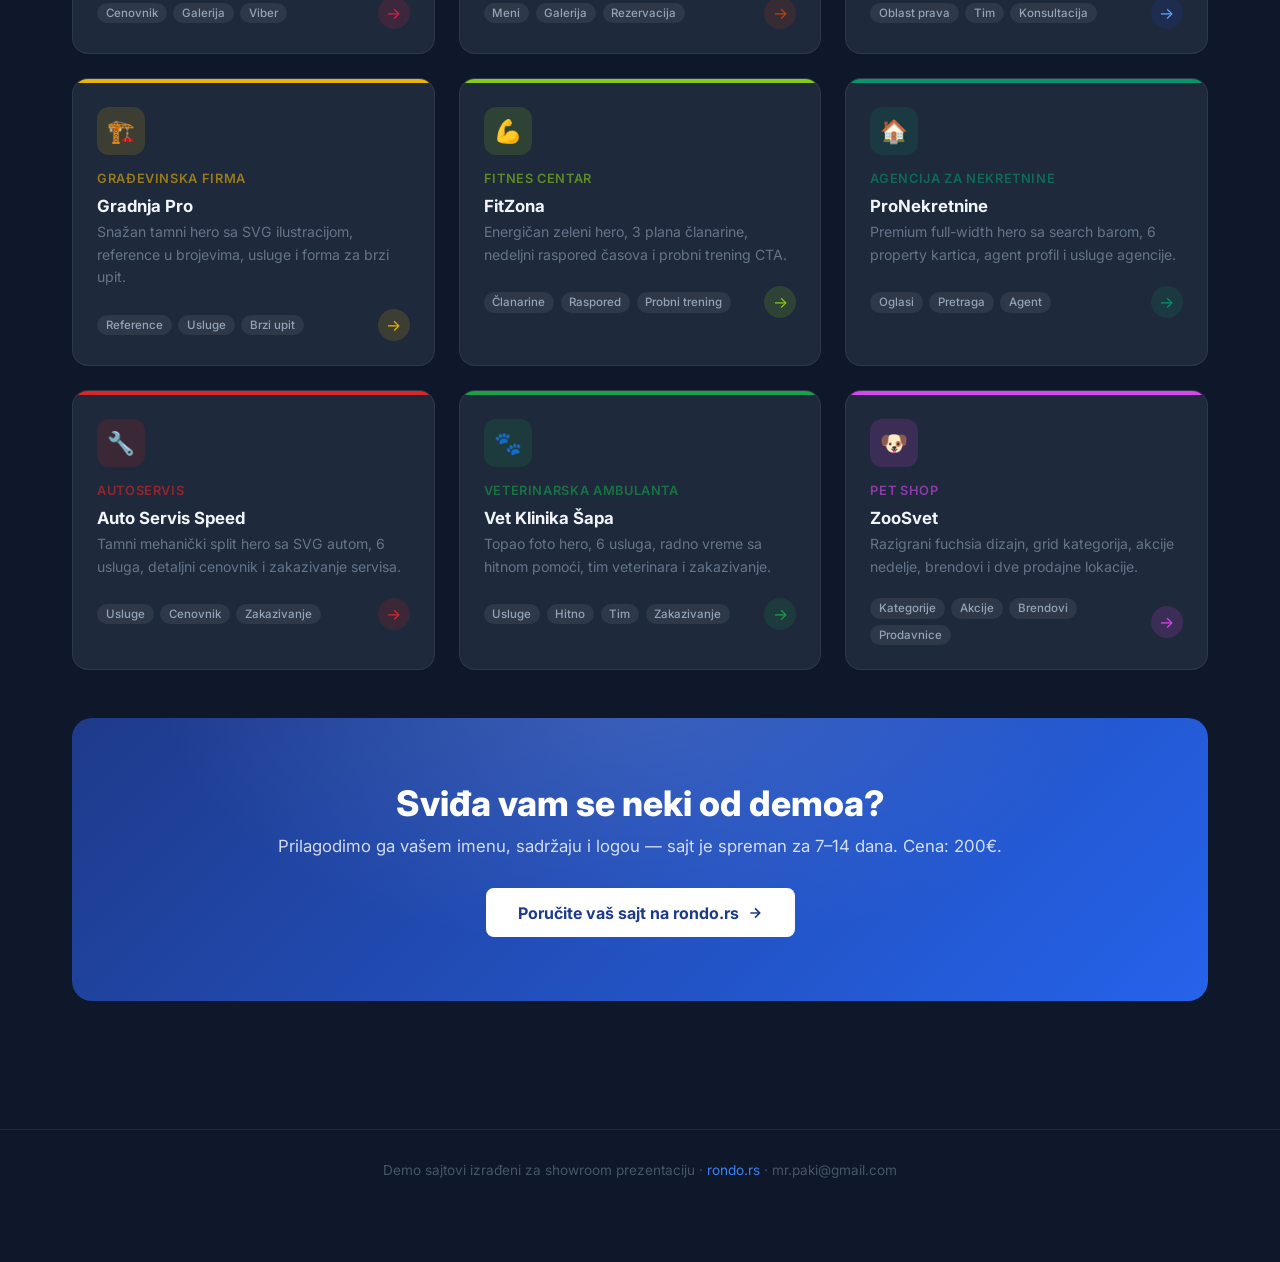
==== commit f85c9715: "Jezička korektura: srpska ekavica + VI-forma u svim demima - auto-delovi: Ovjes→Vešanje (×3), Ti→Vi " ====
--- a/index.html
+++ b/index.html
@@ -4,7 +4,7 @@
   <meta charset="UTF-8">
   <meta name="viewport" content="width=device-width, initial-scale=1.0">
   <title>Rondo.rs Demo Sajtovi — Šabloni po delatnosti</title>
-  <meta name="description" content="10 gotovih demo landing stranica po delatnosti. Pogledajte kako može izgledati vaš sajt — medicinska, stomatološka, salon, restoran, advokat, gradjevina, fitnes, nekretnine, autoservis i auto delovi.">
+  <meta name="description" content="12 gotovih demo landing stranica po delatnosti. Pogledajte kako može izgledati vaš sajt — medicinska, stomatološka, salon, restoran, advokat, gradjevina, fitnes, nekretnine, autoservis i auto delovi.">
   <link rel="preconnect" href="https://fonts.googleapis.com">
   <link rel="preconnect" href="https://fonts.gstatic.com" crossorigin>
   <link href="https://fonts.googleapis.com/css2?family=Inter:wght@400;500;600;700;800&display=swap" rel="stylesheet">
@@ -230,7 +230,7 @@
 <section class="hero" aria-label="Uvod">
   <div class="hero-label">Gotovi šabloni za srpske firme</div>
   <h1>Vaš sajt izgleda<br><em>ovako</em> — za 200€</h1>
-  <p>10 realnih demo landing stranica — svaka dizajnirana za drugu delatnost, sa srpskim sadržajem, mobilnim menijem i CTA dugmadima. Odaberite industriju i pogledajte demo.</p>
+  <p>12 realnih demo landing stranica — svaka dizajnirana za drugu delatnost, sa srpskim sadržajem, mobilnim menijem i CTA dugmadima. Odaberite industriju i pogledajte demo.</p>
   <a href="https://rondo.rs/sr/usluge/novo" class="hero-cta" target="_blank" rel="noopener">
     <svg width="18" height="18" viewBox="0 0 24 24" fill="none" stroke="currentColor" stroke-width="2" aria-hidden="true"><path d="M22 16.92v3a2 2 0 01-2.18 2A19.79 19.79 0 0111.19 19 19.5 19.5 0 013.07 10.8 19.79 19.79 0 010 2.19 2 2 0 012 0h3a2 2 0 012 1.72 12.84 12.84 0 00.7 2.81 2 2 0 01-.45 2.11L6.91 7.91a16 16 0 006.18 6.18l1.27-1.27a2 2 0 012.11-.45 12.84 12.84 0 002.81.7A2 2 0 0122 16.92z"/></svg>
     Naručite vaš sajt
@@ -394,7 +394,7 @@
             <div class="demo-card-icon" style="background:rgba(132,204,22,0.15);">💪</div>
             <div class="demo-card-sub" style="color:#84cc16;">Fitnes centar</div>
             <h3>FitZona</h3>
-            <p>Energičan zeleni hero, 3 planove članarine, nedeljni raspored časova i probni trening CTA.</p>
+            <p>Energičan zeleni hero, 3 plana članarine, nedeljni raspored časova i probni trening CTA.</p>
             <div class="demo-card-footer">
               <div class="demo-card-sections">
                 <span class="chip">Članarine</span>
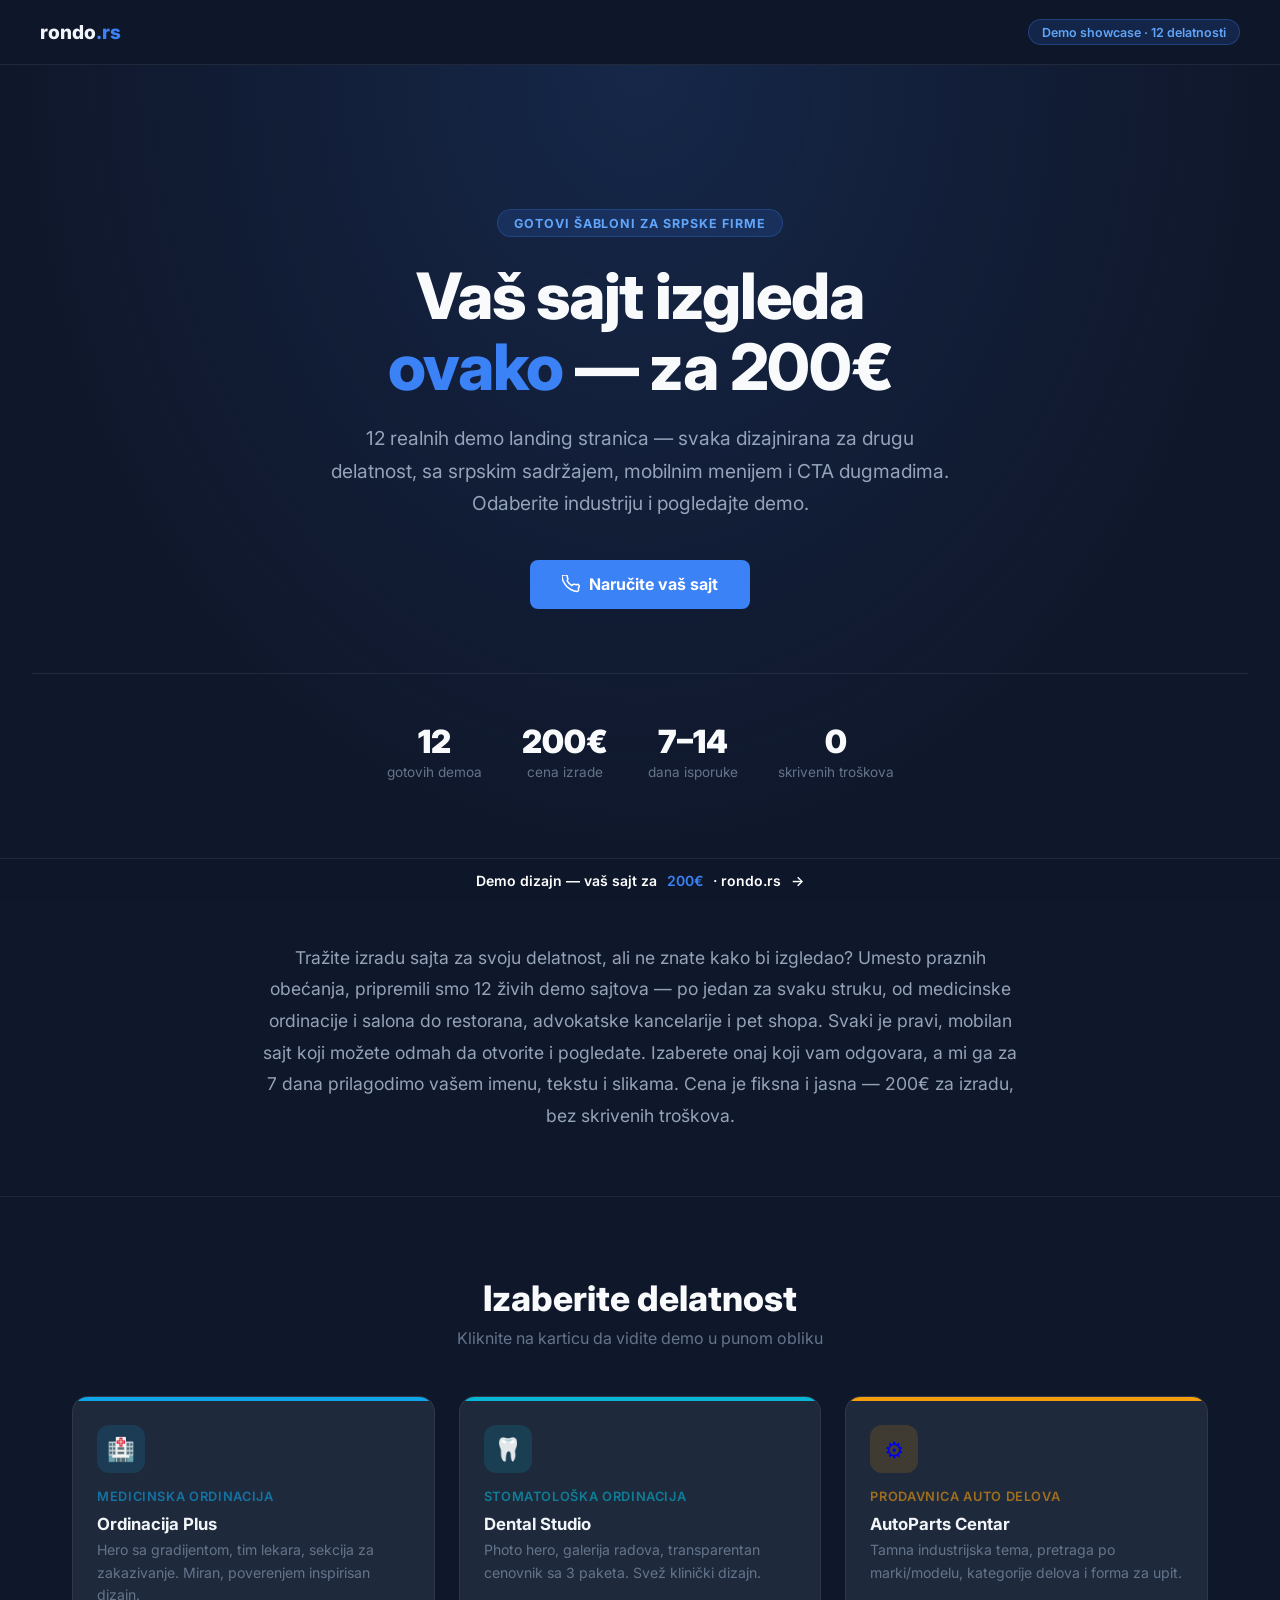
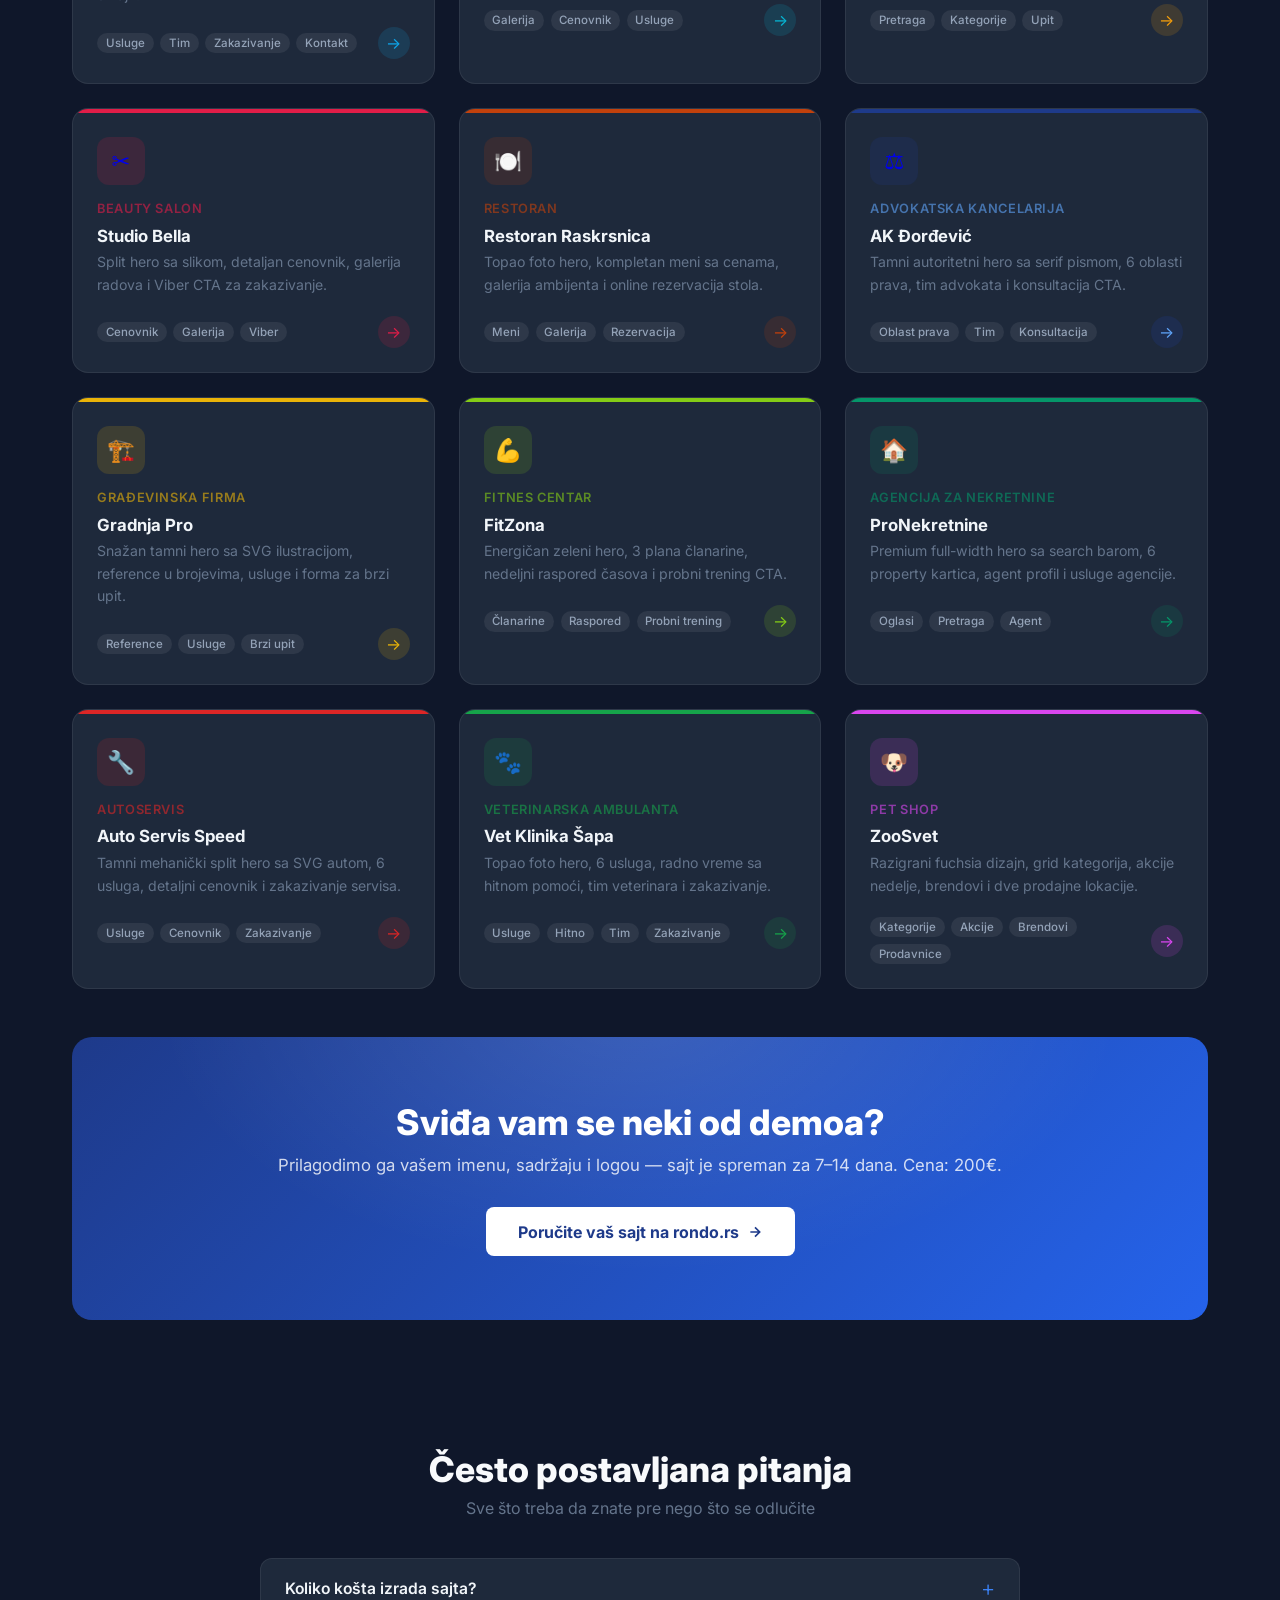
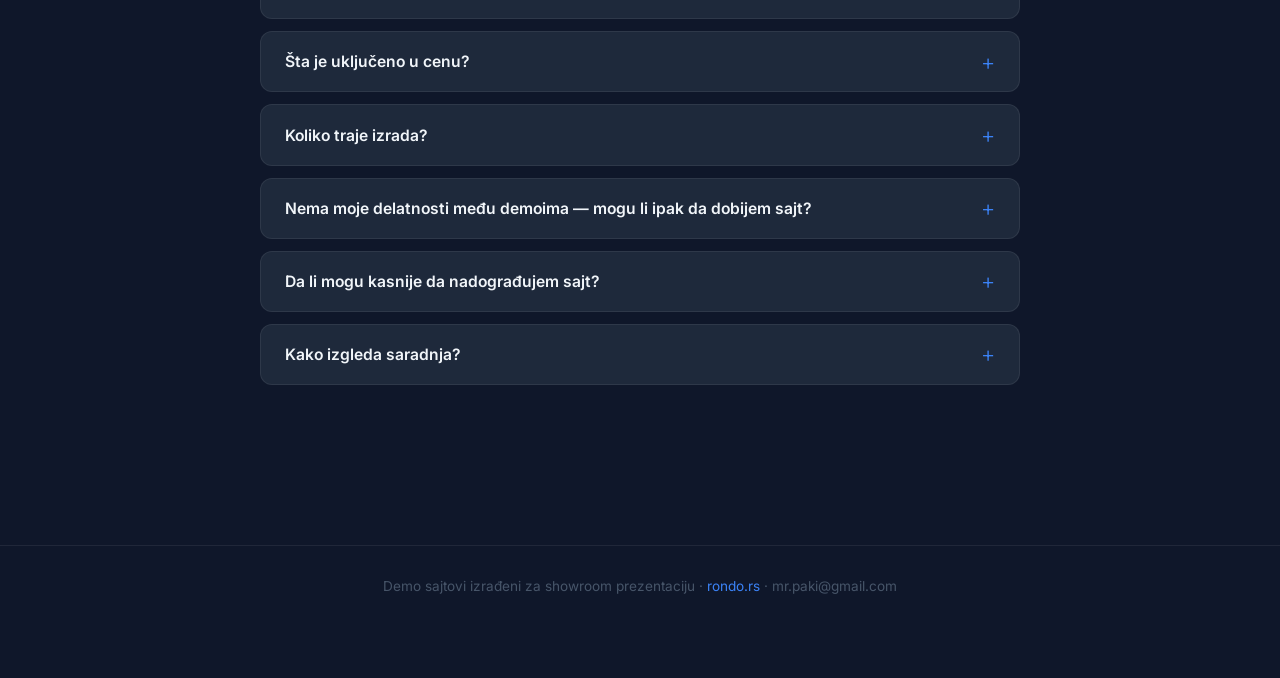
==== commit aa94401c: "index: title/meta/uvod/FAQ — 200€ fiksna cena, 6 pitanja" ====
--- a/index.html
+++ b/index.html
@@ -3,8 +3,8 @@
 <head>
   <meta charset="UTF-8">
   <meta name="viewport" content="width=device-width, initial-scale=1.0">
-  <title>Rondo.rs Demo Sajtovi — Šabloni po delatnosti</title>
-  <meta name="description" content="12 gotovih demo landing stranica po delatnosti. Pogledajte kako može izgledati vaš sajt — medicinska, stomatološka, salon, restoran, advokat, gradjevina, fitnes, nekretnine, autoservis i auto delovi.">
+  <title>Izrada sajta po delatnosti — demo primeri od 200€ | Rondo</title>
+  <meta name="description" content="Pogledajte 12 gotovih demo sajtova po delatnosti — ordinacije, saloni, restorani, advokati i još. Vaš sajt za 7 dana, već od 200€. Izaberite dizajn.">
   <link rel="preconnect" href="https://fonts.googleapis.com">
   <link rel="preconnect" href="https://fonts.gstatic.com" crossorigin>
   <link href="https://fonts.googleapis.com/css2?family=Inter:wght@400;500;600;700;800&display=swap" rel="stylesheet">
@@ -214,6 +214,58 @@
     .demo-bar a:hover { text-decoration: underline; }
     .demo-bar a::after { content: '→'; }
     .demo-bar .hi { color: #3b82f6; }
+
+    /* INTRO */
+    .intro {
+      padding: clamp(2.5rem, 6vw, 4rem) clamp(1rem, 4vw, 2rem);
+      border-bottom: 1px solid rgba(255,255,255,0.06);
+    }
+    .intro-inner {
+      max-width: 760px; margin: 0 auto;
+      text-align: center;
+    }
+    .intro-inner p {
+      font-size: clamp(0.98rem, 1.8vw, 1.1rem);
+      color: #94a3b8; line-height: 1.8;
+    }
+
+    /* FAQ */
+    .faq { padding: clamp(3rem, 8vw, 5rem) 0; }
+    .faq-title {
+      text-align: center; margin-bottom: 2.5rem;
+    }
+    .faq-title h2 {
+      font-size: clamp(1.6rem, 3vw, 2.2rem);
+      font-weight: 800; color: #f8fafc; margin-bottom: 0.5rem;
+    }
+    .faq-title p { color: #64748b; font-size: 1rem; }
+    .faq-list { max-width: 760px; margin: 0 auto; display: flex; flex-direction: column; gap: 0.75rem; }
+    details.faq-item {
+      background: #1e293b;
+      border: 1px solid rgba(255,255,255,0.07);
+      border-radius: 12px; overflow: hidden;
+    }
+    details.faq-item[open] { border-color: rgba(59,130,246,0.3); }
+    details.faq-item summary {
+      list-style: none; cursor: pointer;
+      padding: 1.15rem 1.5rem;
+      font-weight: 600; font-size: 0.98rem; color: #f1f5f9;
+      display: flex; align-items: center; justify-content: space-between; gap: 1rem;
+      user-select: none;
+    }
+    details.faq-item summary::-webkit-details-marker { display: none; }
+    details.faq-item summary::after {
+      content: '+'; font-size: 1.4rem; font-weight: 300;
+      color: #3b82f6; flex-shrink: 0; line-height: 1;
+      transition: transform 0.2s;
+    }
+    details.faq-item[open] summary::after { content: '−'; }
+    details.faq-item .faq-answer {
+      padding: 0 1.5rem 1.25rem;
+      font-size: 0.92rem; color: #94a3b8; line-height: 1.75;
+      border-top: 1px solid rgba(255,255,255,0.06);
+      padding-top: 1rem;
+    }
   </style>
 </head>
 <body>
@@ -243,6 +295,13 @@
   </div>
 </section>
 
+<!-- INTRO -->
+<section class="intro" aria-label="Uvod">
+  <div class="intro-inner">
+    <p>Tražite izradu sajta za svoju delatnost, ali ne znate kako bi izgledao? Umesto praznih obećanja, pripremili smo 12 živih demo sajtova — po jedan za svaku struku, od medicinske ordinacije i salona do restorana, advokatske kancelarije i pet shopa. Svaki je pravi, mobilan sajt koji možete odmah da otvorite i pogledate. Izaberete onaj koji vam odgovara, a mi ga za 7 dana prilagodimo vašem imenu, tekstu i slikama. Cena je fiksna i jasna — 200€ za izradu, bez skrivenih troškova.</p>
+  </div>
+</section>
+
 <!-- DEMOS -->
 <main>
   <section class="section" aria-labelledby="demos-h2">
@@ -499,6 +558,49 @@
       </div>
 
     </div>
+
+      <!-- FAQ -->
+      <section class="faq" aria-labelledby="faq-h2">
+        <div class="faq-title">
+          <h2 id="faq-h2">Često postavljana pitanja</h2>
+          <p>Sve što treba da znate pre nego što se odlučite</p>
+        </div>
+        <div class="faq-list">
+
+          <details class="faq-item">
+            <summary>Koliko košta izrada sajta?</summary>
+            <div class="faq-answer">Izrada landing sajta po jednom od demo dizajna košta 200€ jednokratno. Ako želite redovno održavanje — ažuriranja, bekap i sigurnost — dodajemo 25€ mesečno. Cena je fiksna i unapred poznata, bez naknadnih iznenađenja.</div>
+          </details>
+
+          <details class="faq-item">
+            <summary>Šta je uključeno u cenu?</summary>
+            <div class="faq-answer">Prilagođavanje izabranog dizajna vašem brendu, vaš tekst i slike, mobilna verzija, osnovni SEO, kontakt forma i dugmad za poziv/Viber/WhatsApp. Domen i hosting se plaćaju posebno, ali vam pomažemo oko postavljanja.</div>
+          </details>
+
+          <details class="faq-item">
+            <summary>Koliko traje izrada?</summary>
+            <div class="faq-answer">Od 7 do 14 dana od trenutka kada dobijemo vaš sadržaj (tekst, logo, slike). Pošto dizajn već postoji, najveći deo vremena ide na prilagođavanje, ne na crtanje od nule.</div>
+          </details>
+
+          <details class="faq-item">
+            <summary>Nema moje delatnosti među demoima — mogu li ipak da dobijem sajt?</summary>
+            <div class="faq-answer">Naravno. Demoi su primeri pristupa, a ne jedini izbor. Javite nam čime se bavite i predložićemo najbliži dizajn koji prilagođavamo vašim potrebama.</div>
+          </details>
+
+          <details class="faq-item">
+            <summary>Da li mogu kasnije da nadograđujem sajt?</summary>
+            <div class="faq-answer">Da. Sajt se pravi tako da se lako proširuje — nove stranice, blog, online prodaja ili zakazivanje mogu da se dodaju kada vam zatreba.</div>
+          </details>
+
+          <details class="faq-item">
+            <summary>Kako izgleda saradnja?</summary>
+            <div class="faq-answer">Izaberete demo, javite se preko WhatsApp-a ili mejla, pošaljete nam osnovne podatke, i mi vam za 7 dana isporučimo sajt spreman za objavu.</div>
+          </details>
+
+        </div>
+      </section>
+
+    </div>
   </section>
 </main>
 
